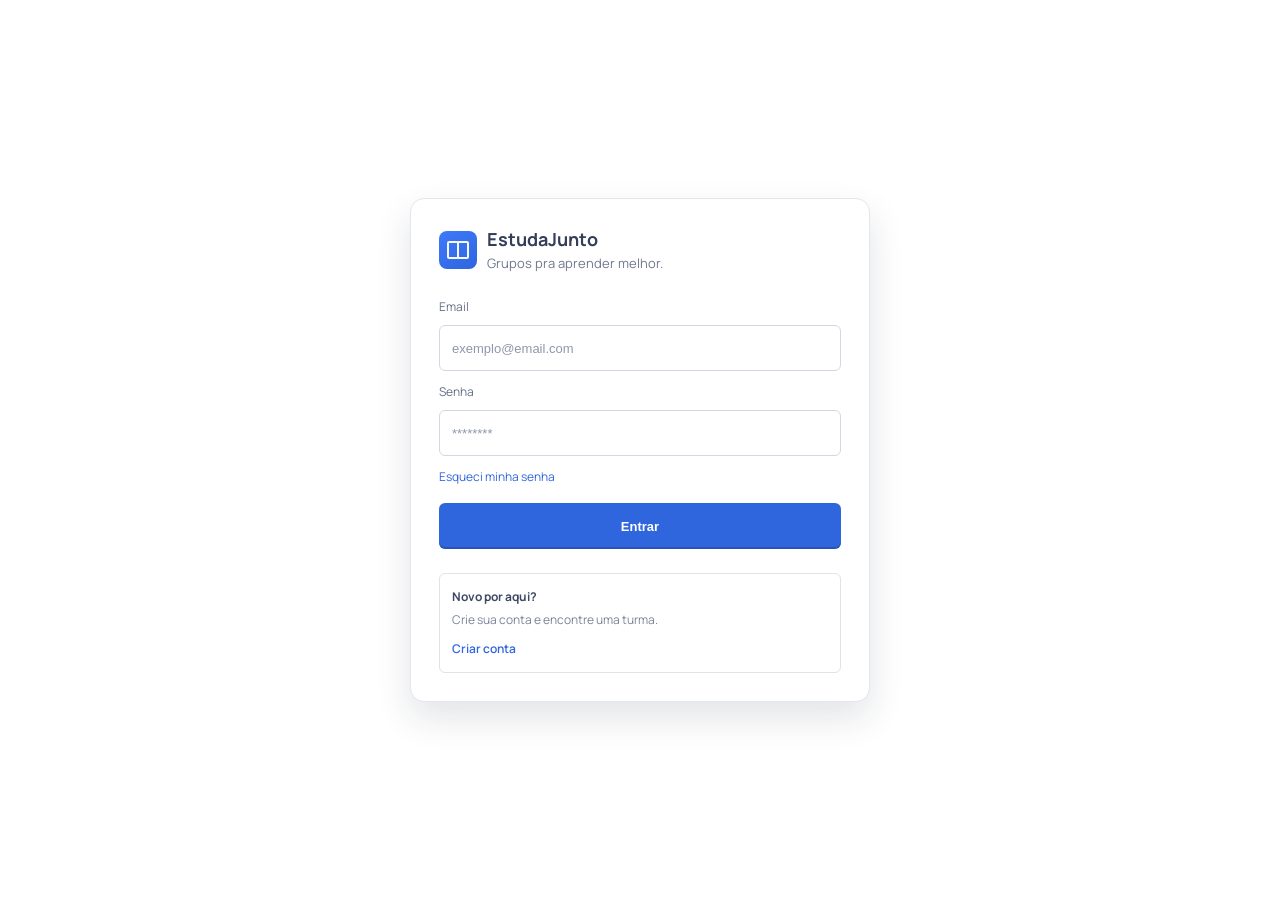
==== index.html @ feb6455e "feat: telas responsivas de login e cadastro" ====
<!doctype html>
<html lang="pt-BR">
<head>
  <meta charset="UTF-8" />
  <meta name="viewport" content="width=device-width, initial-scale=1.0" />
  <title>EstudaJunto</title>
  <link rel="preconnect" href="https://fonts.googleapis.com" />
  <link rel="preconnect" href="https://fonts.gstatic.com" crossorigin />
  <link href="https://fonts.googleapis.com/css2?family=Manrope:wght@400;500;600;700&display=swap" rel="stylesheet" />
  <link rel="stylesheet" href="./styles.css" />
</head>
<body>
  <main class="app-shell">
    <section class="auth-card" id="login-screen" aria-label="Tela de login">
      <header class="brand">
        <div class="logo" aria-hidden="true"></div>
        <div>
          <h1>EstudaJunto</h1>
          <p>Grupos pra aprender melhor.</p>
        </div>
      </header>

      <form class="form" action="#">
        <label for="email">Email</label>
        <input id="email" type="email" placeholder="exemplo@email.com" />

        <label for="senha">Senha</label>
        <input id="senha" type="password" placeholder="********" />

        <a class="helper-link" href="#">Esqueci minha senha</a>
        <button type="submit">Entrar</button>
      </form>

      <aside class="signup-box">
        <p class="strong">Novo por aqui?</p>
        <p>Crie sua conta e encontre uma turma.</p>
        <a href="#" id="go-register">Criar conta</a>
      </aside>
    </section>

    <section class="auth-card hidden" id="register-screen" aria-label="Tela de cadastro">
      <header class="brand">
        <div class="logo" aria-hidden="true"></div>
        <div>
          <h1>Criar conta</h1>
          <p>Entre nos grupos certos.</p>
        </div>
      </header>

      <form class="form" action="#">
        <input type="text" placeholder="Nome completo" />
        <input type="email" placeholder="seu@email.com" />
        <input type="password" placeholder="Senha" />
        <input type="password" placeholder="Confirmar senha" />
        <button type="submit">Criar conta</button>
      </form>

      <p class="terms">Ao continuar, voce aceita os <a href="#">Termos de Uso</a>.</p>
      <div class="divider"></div>
      <p class="signin">Ja tem uma conta? <a href="#" id="go-login">Entrar</a></p>
    </section>
  </main>

  <script>
    const loginScreen = document.getElementById("login-screen");
    const registerScreen = document.getElementById("register-screen");
    const goRegister = document.getElementById("go-register");
    const goLogin = document.getElementById("go-login");

    goRegister.addEventListener("click", function (event) {
      event.preventDefault();
      loginScreen.classList.add("hidden");
      registerScreen.classList.remove("hidden");
    });

    goLogin.addEventListener("click", function (event) {
      event.preventDefault();
      registerScreen.classList.add("hidden");
      loginScreen.classList.remove("hidden");
    });
  </script>
</body>
</html>
---- styles.css ----
:root {
  --bg: #ffffff;
  --card-bg: #ffffff;
  --text: #2b3350;
  --muted: #6c7386;
  --line: #dfe3ea;
  --primary: #2f66de;
  --primary-dark: #2254c0;
}

* {
  box-sizing: border-box;
}

html,
body {
  margin: 0;
  min-height: 100%;
}

body {
  font-family: "Manrope", sans-serif;
  color: var(--text);
  background: var(--bg);
}

.app-shell {
  min-height: 100vh;
  display: grid;
  place-items: center;
  padding: 24px;
}

.auth-card {
  width: 100%;
  max-width: 460px;
  background: var(--card-bg);
  border: 1px solid #e2e6ee;
  border-radius: 14px;
  padding: 28px;
  box-shadow: 0 16px 36px rgba(23, 34, 60, 0.12);
}

.hidden {
  display: none;
}

.brand {
  display: flex;
  align-items: center;
  gap: 10px;
  margin-bottom: 24px;
}

.logo {
  width: 38px;
  height: 38px;
  border-radius: 8px;
  background: linear-gradient(145deg, #3f79fa, #2f66de);
  position: relative;
  flex-shrink: 0;
}

.logo::before,
.logo::after {
  content: "";
  position: absolute;
  top: 10px;
  width: 9px;
  height: 14px;
  border: 2px solid rgba(255, 255, 255, 0.95);
  border-radius: 2px;
}

.logo::before {
  left: 8px;
  border-right: 1px solid rgba(255, 255, 255, 0.95);
}

.logo::after {
  right: 8px;
  border-left: 1px solid rgba(255, 255, 255, 0.95);
}

.logo.small {
  width: 14px;
  height: 14px;
  border-radius: 3px;
}

.logo.small::before,
.logo.small::after {
  display: none;
}

.brand h1 {
  margin: 0 0 3px;
  font-size: 18px;
  font-weight: 700;
  color: #343d59;
}

.brand p {
  margin: 0;
  font-size: 13px;
  color: #70788e;
}

.form {
  display: flex;
  flex-direction: column;
  gap: 10px;
}

.form label {
  font-size: 12px;
  color: #656e84;
  margin-top: 2px;
}

.form input {
  height: 46px;
  width: 100%;
  border: 1px solid #d2d7e2;
  border-radius: 6px;
  background: #fff;
  padding: 0 12px;
  font-size: 13px;
  color: #28324b;
  outline: none;
}

.form input::placeholder {
  color: #8f97ab;
}

.form input:focus {
  border-color: #9ab6f8;
  box-shadow: 0 0 0 3px rgba(47, 102, 222, 0.12);
}

.helper-link {
  margin: 2px 0 8px;
  font-size: 12px;
  color: var(--primary);
  text-decoration: none;
}

button {
  height: 46px;
  border: 0;
  border-radius: 6px;
  background: var(--primary);
  color: #fff;
  font-size: 13px;
  font-weight: 600;
  cursor: pointer;
  box-shadow: inset 0 -2px 0 rgba(0, 0, 0, 0.18);
}

button:hover {
  background: var(--primary-dark);
}

.signup-box {
  margin-top: 24px;
  border: 1px solid var(--line);
  border-radius: 6px;
  padding: 14px 12px;
}

.signup-box .strong {
  margin: 0 0 6px;
  font-size: 12px;
  font-weight: 700;
  color: #3f4863;
}

.signup-box p {
  margin: 0 0 8px;
  font-size: 12px;
  color: #7b8397;
}

.signup-box a,
.terms a,
.signin a {
  color: var(--primary);
  text-decoration: none;
  font-size: 12px;
  font-weight: 600;
}

.terms {
  margin: 12px 0 14px;
  font-size: 11px;
  color: #8b93a6;
}

.divider {
  width: 100%;
  height: 1px;
  background: #e2e6ed;
  margin-bottom: 18px;
}

.signin {
  margin: 0;
  text-align: center;
  font-size: 12px;
  color: #80889c;
}

@media (max-width: 560px) {
  .app-shell {
    padding: 12px;
  }

  .auth-card {
    padding: 20px 16px;
    border-radius: 10px;
    box-shadow: 0 8px 20px rgba(23, 34, 60, 0.1);
  }

  .brand h1 {
    font-size: 17px;
  }
}
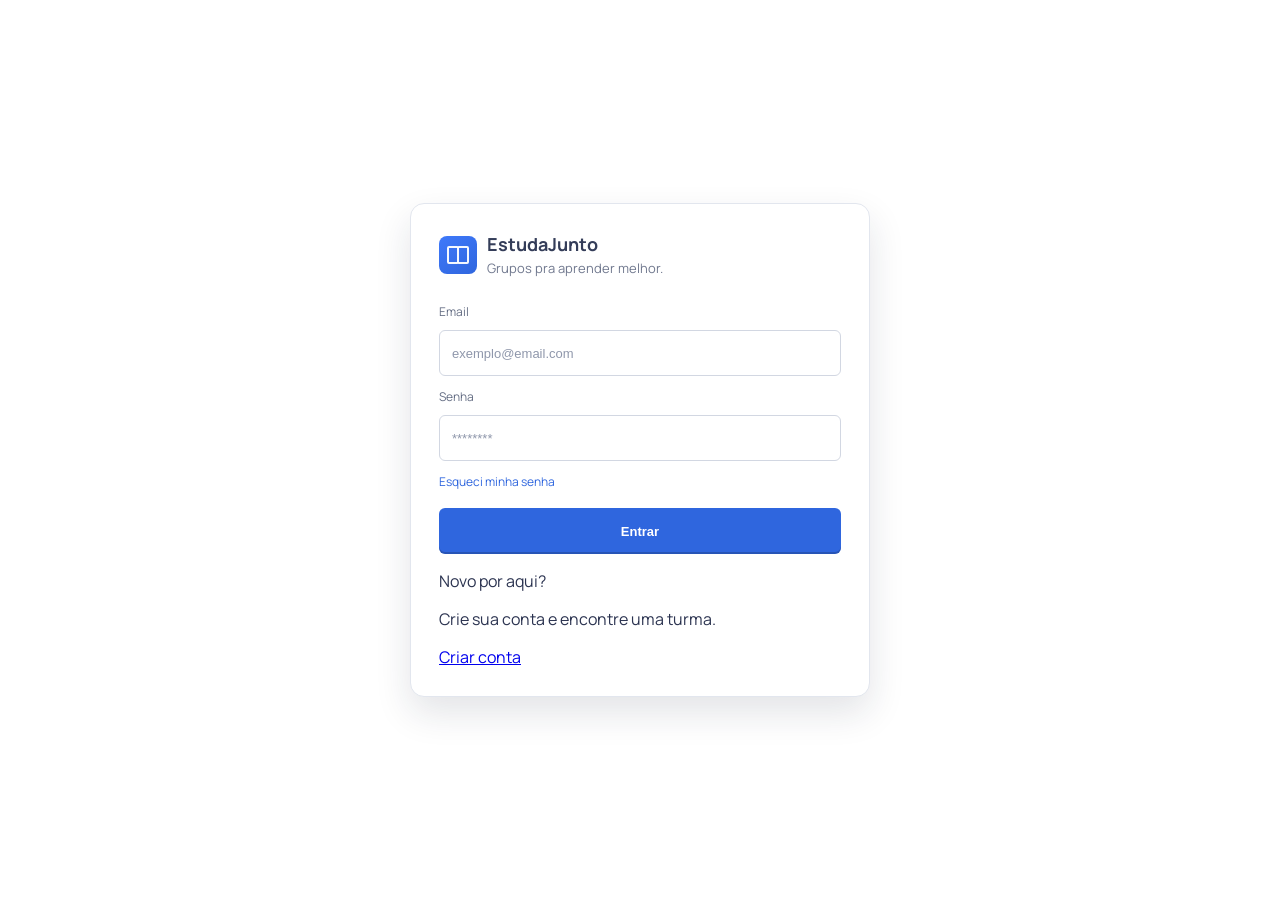
==== commit be1221c1: "feat: adiciona tela inicial apos login" ====
--- a/index.html
+++ b/index.html
@@ -28,7 +28,7 @@
         <input id="senha" type="password" placeholder="********" />
 
         <a class="helper-link" href="#">Esqueci minha senha</a>
-        <button type="submit">Entrar</button>
+        <button type="submit" class="primary-btn">Entrar</button>
       </form>
 
       <aside class="signup-box">
@@ -52,31 +52,120 @@
         <input type="email" placeholder="seu@email.com" />
         <input type="password" placeholder="Senha" />
         <input type="password" placeholder="Confirmar senha" />
-        <button type="submit">Criar conta</button>
+        <button type="submit" class="primary-btn">Criar conta</button>
       </form>
 
       <p class="terms">Ao continuar, voce aceita os <a href="#">Termos de Uso</a>.</p>
       <div class="divider"></div>
       <p class="signin">Ja tem uma conta? <a href="#" id="go-login">Entrar</a></p>
     </section>
+
+    <section class="app-home hidden" id="home-screen" aria-label="Tela inicial">
+      <p class="status-time">9:41</p>
+
+      <header class="home-header">
+        <div class="logo mini" aria-hidden="true"></div>
+        <div>
+          <h2>Grupos</h2>
+          <p>Encontre sua proxima sessao.</p>
+        </div>
+      </header>
+
+      <label class="search-box">
+        <input type="text" placeholder="Buscar materia ou tema" />
+        <span class="search-icon" aria-hidden="true"></span>
+      </label>
+
+      <div class="filter-row">
+        <button type="button" class="chip active">Todos</button>
+        <button type="button" class="chip">Meus grupos</button>
+      </div>
+
+      <div class="group-list">
+        <article class="group-card">
+          <div class="avatar avatar-blue">M</div>
+          <div class="group-content">
+            <h3>Matematica Aplicada</h3>
+            <p>Seg e qua • 17h</p>
+            <div class="group-actions">
+              <span class="tag tag-blue">Calculo</span>
+              <button type="button" class="enter-btn enter-blue">Entrar</button>
+            </div>
+          </div>
+        </article>
+
+        <article class="group-card">
+          <div class="avatar avatar-green">P</div>
+          <div class="group-content">
+            <h3>Programacao Java</h3>
+            <p>Quinta • 14h</p>
+            <div class="group-actions">
+              <span class="tag tag-green">Tecnologia</span>
+              <button type="button" class="enter-btn enter-green">Entrou</button>
+            </div>
+          </div>
+        </article>
+
+        <article class="group-card">
+          <div class="avatar avatar-yellow">H</div>
+          <div class="group-content">
+            <h3>Historia do Brasil</h3>
+            <p>Sexta • 16h</p>
+            <div class="group-actions">
+              <span class="tag tag-yellow">ENEM</span>
+              <button type="button" class="enter-btn enter-blue">Entrar</button>
+            </div>
+          </div>
+        </article>
+      </div>
+
+      <button type="button" class="create-group-btn">Criar grupo</button>
+
+      <nav class="bottom-nav">
+        <a href="#" class="active">Listar</a>
+        <a href="#">Chat</a>
+        <a href="#">Conta</a>
+      </nav>
+    </section>
   </main>
 
   <script>
     const loginScreen = document.getElementById("login-screen");
     const registerScreen = document.getElementById("register-screen");
+    const homeScreen = document.getElementById("home-screen");
+    const loginForm = loginScreen.querySelector("form");
+    const registerForm = registerScreen.querySelector("form");
     const goRegister = document.getElementById("go-register");
     const goLogin = document.getElementById("go-login");
+
+    function openHome() {
+      loginScreen.classList.add("hidden");
+      registerScreen.classList.add("hidden");
+      homeScreen.classList.remove("hidden");
+    }
 
     goRegister.addEventListener("click", function (event) {
       event.preventDefault();
       loginScreen.classList.add("hidden");
       registerScreen.classList.remove("hidden");
+      homeScreen.classList.add("hidden");
     });
 
     goLogin.addEventListener("click", function (event) {
       event.preventDefault();
       registerScreen.classList.add("hidden");
       loginScreen.classList.remove("hidden");
+      homeScreen.classList.add("hidden");
+    });
+
+    loginForm.addEventListener("submit", function (event) {
+      event.preventDefault();
+      openHome();
+    });
+
+    registerForm.addEventListener("submit", function (event) {
+      event.preventDefault();
+      openHome();
     });
   </script>
 </body>
--- a/styles.css
+++ b/styles.css
@@ -31,7 +31,8 @@
   padding: 24px;
 }
 
-.auth-card {
+.auth-card,
+.app-home {
   width: 100%;
   max-width: 460px;
   background: var(--card-bg);
@@ -146,8 +147,9 @@
   text-decoration: none;
 }
 
-button {
+.primary-btn {
   height: 46px;
+  width: 100%;
   border: 0;
   border-radius: 6px;
   background: var(--primary);
@@ -156,9 +158,7 @@
   font-weight: 600;
   cursor: pointer;
   box-shadow: inset 0 -2px 0 rgba(0, 0, 0, 0.18);
-}
-
-button:hover {
+.primary-btn:hover {
   background: var(--primary-dark);
 }
 
@@ -211,12 +211,259 @@
   color: #80889c;
 }
 
+.app-home {
+  padding: 16px 14px 12px;
+}
+
+.status-time {
+  margin: 0 0 10px;
+  font-size: 12px;
+  color: #6a7285;
+  font-weight: 600;
+}
+
+.home-header {
+  display: flex;
+  align-items: center;
+  gap: 10px;
+  margin-bottom: 12px;
+}
+
+.logo.mini {
+  width: 12px;
+  height: 12px;
+  border-radius: 3px;
+}
+
+.logo.mini::before,
+.logo.mini::after {
+  display: none;
+}
+
+.home-header h2 {
+  margin: 0 0 2px;
+  font-size: 12px;
+  font-weight: 600;
+}
+
+.home-header p {
+  margin: 0;
+  color: #778095;
+  font-size: 10px;
+}
+
+.search-box {
+  position: relative;
+  display: block;
+  margin-bottom: 12px;
+}
+
+.search-box input {
+  width: 100%;
+  height: 40px;
+  border: 1px solid #d7dce7;
+  border-radius: 6px;
+  padding: 0 40px 0 12px;
+  font-size: 11px;
+  color: #33405d;
+}
+
+.search-box input:focus {
+  outline: none;
+  border-color: #9ab6f8;
+  box-shadow: 0 0 0 3px rgba(47, 102, 222, 0.12);
+}
+
+.search-icon {
+  width: 14px;
+  height: 14px;
+  border: 1.8px solid #75809c;
+  border-radius: 50%;
+  position: absolute;
+  right: 13px;
+  top: 12px;
+}
+
+.search-icon::after {
+  content: "";
+  position: absolute;
+  width: 6px;
+  height: 2px;
+  background: #75809c;
+  transform: rotate(45deg);
+  right: -4px;
+  bottom: -2px;
+  border-radius: 1px;
+}
+
+.filter-row {
+  display: flex;
+  gap: 8px;
+  margin-bottom: 12px;
+}
+
+.chip {
+  border: 1px solid #d0d6e2;
+  background: #fff;
+  color: #5b6378;
+  font-size: 10px;
+  border-radius: 6px;
+  padding: 6px 14px;
+  cursor: pointer;
+}
+
+.chip.active {
+  background: #2f66de;
+  color: #fff;
+  border-color: #2f66de;
+}
+
+.group-list {
+  display: grid;
+  gap: 10px;
+}
+
+.group-card {
+  border: 1px solid #dde2ea;
+  border-radius: 8px;
+  background: #fbfcfe;
+  padding: 10px;
+  display: flex;
+  gap: 10px;
+}
+
+.avatar {
+  width: 26px;
+  height: 26px;
+  border-radius: 6px;
+  display: grid;
+  place-items: center;
+  font-size: 10px;
+  font-weight: 700;
+  margin-top: 2px;
+}
+
+.avatar-blue {
+  background: #dce7ff;
+  color: #5f7fcb;
+}
+
+.avatar-green {
+  background: #dbf6e5;
+  color: #54a179;
+}
+
+.avatar-yellow {
+  background: #ffefc9;
+  color: #c7a24c;
+}
+
+.group-content {
+  flex: 1;
+}
+
+.group-content h3 {
+  margin: 0 0 3px;
+  font-size: 11px;
+  font-weight: 600;
+  color: #2f3955;
+}
+
+.group-content p {
+  margin: 0 0 8px;
+  font-size: 10px;
+  color: #8a92a5;
+}
+
+.group-actions {
+  display: flex;
+  justify-content: space-between;
+  align-items: center;
+  gap: 8px;
+}
+
+.tag {
+  display: inline-flex;
+  align-items: center;
+  border-radius: 999px;
+  padding: 3px 8px;
+  font-size: 9px;
+  font-weight: 700;
+}
+
+.tag-blue {
+  background: #dde8ff;
+  color: #3f69c6;
+}
+
+.tag-green {
+  background: #d8f4e4;
+  color: #2a9f69;
+}
+
+.tag-yellow {
+  background: #ffecc3;
+  color: #bf8d2f;
+}
+
+.enter-btn {
+  border: 0;
+  border-radius: 4px;
+  min-width: 68px;
+  height: 22px;
+  color: #fff;
+  font-size: 10px;
+  cursor: pointer;
+}
+
+.enter-blue {
+  background: #2f66de;
+}
+
+.enter-green {
+  background: #15ab7e;
+}
+
+.create-group-btn {
+  margin-top: 12px;
+  border: 0;
+  width: 100%;
+  height: 40px;
+  border-radius: 4px;
+  background: #2f66de;
+  color: #fff;
+  font-size: 12px;
+  cursor: pointer;
+}
+
+.bottom-nav {
+  margin-top: 10px;
+  background: #0f1a33;
+  border-radius: 8px;
+  display: grid;
+  grid-template-columns: repeat(3, 1fr);
+  overflow: hidden;
+}
+
+.bottom-nav a {
+  text-align: center;
+  text-decoration: none;
+  color: #b3bdd1;
+  font-size: 10px;
+  padding: 10px 4px;
+}
+
+.bottom-nav a.active {
+  color: #fff;
+}
+
 @media (max-width: 560px) {
   .app-shell {
     padding: 12px;
   }
 
-  .auth-card {
+  .auth-card,
+  .app-home {
     padding: 20px 16px;
     border-radius: 10px;
     box-shadow: 0 8px 20px rgba(23, 34, 60, 0.1);
@@ -225,4 +472,8 @@
   .brand h1 {
     font-size: 17px;
   }
-}
+
+  .app-home {
+    padding: 14px 12px 10px;
+  }
+}
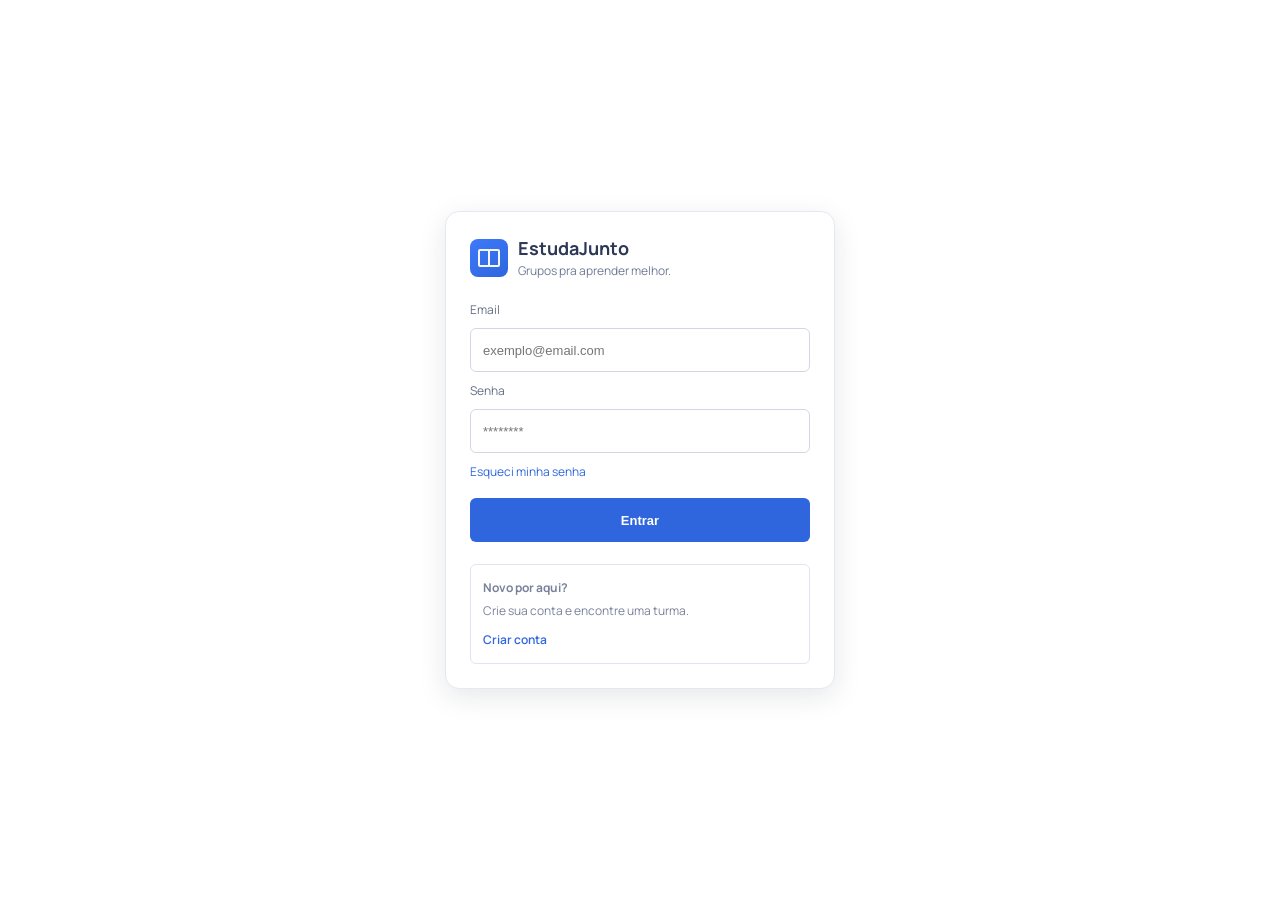
==== commit 9f6a1425: "fix: ajusta home para layout fiel e login por submit" ====
--- a/index.html
+++ b/index.html
@@ -20,13 +20,11 @@
         </div>
       </header>
 
-      <form class="form" action="#">
+      <form class="form" id="login-form" action="#" novalidate>
         <label for="email">Email</label>
         <input id="email" type="email" placeholder="exemplo@email.com" />
-
         <label for="senha">Senha</label>
         <input id="senha" type="password" placeholder="********" />
-
         <a class="helper-link" href="#">Esqueci minha senha</a>
         <button type="submit" class="primary-btn">Entrar</button>
       </form>
@@ -47,7 +45,7 @@
         </div>
       </header>
 
-      <form class="form" action="#">
+      <form class="form" id="register-form" action="#" novalidate>
         <input type="text" placeholder="Nome completo" />
         <input type="email" placeholder="seu@email.com" />
         <input type="password" placeholder="Senha" />
@@ -62,7 +60,6 @@
 
     <section class="app-home hidden" id="home-screen" aria-label="Tela inicial">
       <p class="status-time">9:41</p>
-
       <header class="home-header">
         <div class="logo mini" aria-hidden="true"></div>
         <div>
@@ -133,8 +130,8 @@
     const loginScreen = document.getElementById("login-screen");
     const registerScreen = document.getElementById("register-screen");
     const homeScreen = document.getElementById("home-screen");
-    const loginForm = loginScreen.querySelector("form");
-    const registerForm = registerScreen.querySelector("form");
+    const loginForm = document.getElementById("login-form");
+    const registerForm = document.getElementById("register-form");
     const goRegister = document.getElementById("go-register");
     const goLogin = document.getElementById("go-login");
 
--- a/styles.css
+++ b/styles.css
@@ -1,11 +1,11 @@
 :root {
   --bg: #ffffff;
   --card-bg: #ffffff;
-  --text: #2b3350;
-  --muted: #6c7386;
-  --line: #dfe3ea;
+  --text: #2d3756;
+  --muted: #707b96;
+  --line: #dfe4ee;
   --primary: #2f66de;
-  --primary-dark: #2254c0;
+  --primary-dark: #2455bc;
 }
 
 * {
@@ -20,26 +20,33 @@
 
 body {
   font-family: "Manrope", sans-serif;
+  background: var(--bg);
   color: var(--text);
-  background: var(--bg);
 }
 
 .app-shell {
   min-height: 100vh;
   display: grid;
   place-items: center;
-  padding: 24px;
+  padding: 18px;
 }
 
 .auth-card,
 .app-home {
   width: 100%;
-  max-width: 460px;
+  max-width: 390px;
   background: var(--card-bg);
-  border: 1px solid #e2e6ee;
+  border: 1px solid #e4e8f1;
   border-radius: 14px;
-  padding: 28px;
-  box-shadow: 0 16px 36px rgba(23, 34, 60, 0.12);
+  box-shadow: 0 8px 28px rgba(15, 26, 51, 0.1);
+}
+
+.auth-card {
+  padding: 24px;
+}
+
+.app-home {
+  padding: 12px;
 }
 
 .hidden {
@@ -50,7 +57,7 @@
   display: flex;
   align-items: center;
   gap: 10px;
-  margin-bottom: 24px;
+  margin-bottom: 22px;
 }
 
 .logo {
@@ -83,28 +90,16 @@
   border-left: 1px solid rgba(255, 255, 255, 0.95);
 }
 
-.logo.small {
-  width: 14px;
-  height: 14px;
-  border-radius: 3px;
-}
-
-.logo.small::before,
-.logo.small::after {
-  display: none;
-}
-
 .brand h1 {
-  margin: 0 0 3px;
+  margin: 0 0 2px;
   font-size: 18px;
   font-weight: 700;
-  color: #343d59;
 }
 
 .brand p {
   margin: 0;
-  font-size: 13px;
-  color: #70788e;
+  font-size: 12px;
+  color: var(--muted);
 }
 
 .form {
@@ -116,23 +111,17 @@
 .form label {
   font-size: 12px;
   color: #656e84;
-  margin-top: 2px;
 }
 
 .form input {
-  height: 46px;
-  width: 100%;
-  border: 1px solid #d2d7e2;
+  width: 100%;
+  height: 44px;
+  border: 1px solid #d2d8e3;
   border-radius: 6px;
-  background: #fff;
   padding: 0 12px;
   font-size: 13px;
-  color: #28324b;
+  color: #27324c;
   outline: none;
-}
-
-.form input::placeholder {
-  color: #8f97ab;
 }
 
 .form input:focus {
@@ -141,29 +130,30 @@
 }
 
 .helper-link {
-  margin: 2px 0 8px;
+  margin: 0 0 8px;
   font-size: 12px;
   color: var(--primary);
   text-decoration: none;
 }
 
 .primary-btn {
-  height: 46px;
-  width: 100%;
   border: 0;
+  width: 100%;
+  height: 44px;
   border-radius: 6px;
   background: var(--primary);
   color: #fff;
   font-size: 13px;
   font-weight: 600;
   cursor: pointer;
-  box-shadow: inset 0 -2px 0 rgba(0, 0, 0, 0.18);
+}
+
 .primary-btn:hover {
   background: var(--primary-dark);
 }
 
 .signup-box {
-  margin-top: 24px;
+  margin-top: 22px;
   border: 1px solid var(--line);
   border-radius: 6px;
   padding: 14px 12px;
@@ -173,13 +163,12 @@
   margin: 0 0 6px;
   font-size: 12px;
   font-weight: 700;
-  color: #3f4863;
 }
 
 .signup-box p {
   margin: 0 0 8px;
   font-size: 12px;
-  color: #7b8397;
+  color: #78829a;
 }
 
 .signup-box a,
@@ -192,7 +181,7 @@
 }
 
 .terms {
-  margin: 12px 0 14px;
+  margin: 12px 0;
   font-size: 11px;
   color: #8b93a6;
 }
@@ -201,7 +190,7 @@
   width: 100%;
   height: 1px;
   background: #e2e6ed;
-  margin-bottom: 18px;
+  margin-bottom: 14px;
 }
 
 .signin {
@@ -211,22 +200,18 @@
   color: #80889c;
 }
 
-.app-home {
-  padding: 16px 14px 12px;
-}
-
 .status-time {
-  margin: 0 0 10px;
-  font-size: 12px;
-  color: #6a7285;
+  margin: 2px 0 12px;
+  font-size: 12px;
   font-weight: 600;
+  color: #6d7790;
 }
 
 .home-header {
   display: flex;
   align-items: center;
-  gap: 10px;
-  margin-bottom: 12px;
+  gap: 8px;
+  margin-bottom: 10px;
 }
 
 .logo.mini {
@@ -248,74 +233,67 @@
 
 .home-header p {
   margin: 0;
-  color: #778095;
-  font-size: 10px;
+  font-size: 10px;
+  color: #7b8499;
 }
 
 .search-box {
+  display: block;
   position: relative;
-  display: block;
   margin-bottom: 12px;
 }
 
 .search-box input {
   width: 100%;
-  height: 40px;
-  border: 1px solid #d7dce7;
-  border-radius: 6px;
-  padding: 0 40px 0 12px;
-  font-size: 11px;
-  color: #33405d;
-}
-
-.search-box input:focus {
+  height: 38px;
+  border: 1px solid #d5dbe7;
+  border-radius: 5px;
+  padding: 0 36px 0 12px;
+  font-size: 10px;
   outline: none;
-  border-color: #9ab6f8;
-  box-shadow: 0 0 0 3px rgba(47, 102, 222, 0.12);
 }
 
 .search-icon {
+  position: absolute;
+  top: 11px;
+  right: 12px;
   width: 14px;
   height: 14px;
-  border: 1.8px solid #75809c;
+  border: 1.6px solid #79829a;
   border-radius: 50%;
-  position: absolute;
-  right: 13px;
-  top: 12px;
 }
 
 .search-icon::after {
   content: "";
   position: absolute;
+  right: -4px;
+  bottom: -2px;
   width: 6px;
   height: 2px;
-  background: #75809c;
+  background: #79829a;
   transform: rotate(45deg);
-  right: -4px;
-  bottom: -2px;
-  border-radius: 1px;
 }
 
 .filter-row {
   display: flex;
   gap: 8px;
-  margin-bottom: 12px;
+  margin-bottom: 10px;
 }
 
 .chip {
-  border: 1px solid #d0d6e2;
+  border: 1px solid #d0d7e4;
+  border-radius: 5px;
   background: #fff;
-  color: #5b6378;
-  font-size: 10px;
-  border-radius: 6px;
+  color: #5b657d;
+  font-size: 10px;
   padding: 6px 14px;
   cursor: pointer;
 }
 
 .chip.active {
   background: #2f66de;
+  border-color: #2f66de;
   color: #fff;
-  border-color: #2f66de;
 }
 
 .group-list {
@@ -324,7 +302,7 @@
 }
 
 .group-card {
-  border: 1px solid #dde2ea;
+  border: 1px solid #dce2ec;
   border-radius: 8px;
   background: #fbfcfe;
   padding: 10px;
@@ -340,22 +318,21 @@
   place-items: center;
   font-size: 10px;
   font-weight: 700;
-  margin-top: 2px;
 }
 
 .avatar-blue {
   background: #dce7ff;
-  color: #5f7fcb;
+  color: #5b7dd1;
 }
 
 .avatar-green {
   background: #dbf6e5;
-  color: #54a179;
+  color: #4ca374;
 }
 
 .avatar-yellow {
   background: #ffefc9;
-  color: #c7a24c;
+  color: #c39a43;
 }
 
 .group-content {
@@ -363,54 +340,49 @@
 }
 
 .group-content h3 {
-  margin: 0 0 3px;
+  margin: 0 0 2px;
   font-size: 11px;
-  font-weight: 600;
-  color: #2f3955;
 }
 
 .group-content p {
-  margin: 0 0 8px;
-  font-size: 10px;
-  color: #8a92a5;
+  margin: 0 0 7px;
+  font-size: 9px;
+  color: #8b93a6;
 }
 
 .group-actions {
   display: flex;
+  align-items: center;
   justify-content: space-between;
-  align-items: center;
-  gap: 8px;
 }
 
 .tag {
-  display: inline-flex;
-  align-items: center;
+  font-size: 9px;
   border-radius: 999px;
-  padding: 3px 8px;
-  font-size: 9px;
+  padding: 3px 9px;
   font-weight: 700;
 }
 
 .tag-blue {
-  background: #dde8ff;
-  color: #3f69c6;
+  background: #dce7ff;
+  color: #3b66c8;
 }
 
 .tag-green {
   background: #d8f4e4;
-  color: #2a9f69;
+  color: #2f9f6b;
 }
 
 .tag-yellow {
   background: #ffecc3;
-  color: #bf8d2f;
+  color: #ba8a2f;
 }
 
 .enter-btn {
   border: 0;
+  min-width: 68px;
+  height: 23px;
   border-radius: 4px;
-  min-width: 68px;
-  height: 22px;
   color: #fff;
   font-size: 10px;
   cursor: pointer;
@@ -421,14 +393,14 @@
 }
 
 .enter-green {
-  background: #15ab7e;
+  background: #11ad7d;
 }
 
 .create-group-btn {
   margin-top: 12px;
+  width: 100%;
+  height: 42px;
   border: 0;
-  width: 100%;
-  height: 40px;
   border-radius: 4px;
   background: #2f66de;
   color: #fff;
@@ -438,42 +410,37 @@
 
 .bottom-nav {
   margin-top: 10px;
-  background: #0f1a33;
-  border-radius: 8px;
+  background: #101a33;
+  border-radius: 7px;
   display: grid;
   grid-template-columns: repeat(3, 1fr);
   overflow: hidden;
 }
 
 .bottom-nav a {
+  text-decoration: none;
   text-align: center;
-  text-decoration: none;
-  color: #b3bdd1;
+  color: #b5c0d4;
   font-size: 10px;
   padding: 10px 4px;
 }
 
 .bottom-nav a.active {
-  color: #fff;
+  color: #ffffff;
 }
 
 @media (max-width: 560px) {
   .app-shell {
-    padding: 12px;
+    padding: 10px;
+  }
+
+  .auth-card {
+    padding: 20px 16px;
   }
 
   .auth-card,
   .app-home {
-    padding: 20px 16px;
     border-radius: 10px;
-    box-shadow: 0 8px 20px rgba(23, 34, 60, 0.1);
+    box-shadow: 0 5px 16px rgba(15, 26, 51, 0.08);
   }
-
-  .brand h1 {
-    font-size: 17px;
-  }
-
-  .app-home {
-    padding: 14px 12px 10px;
-  }
-}
+}
